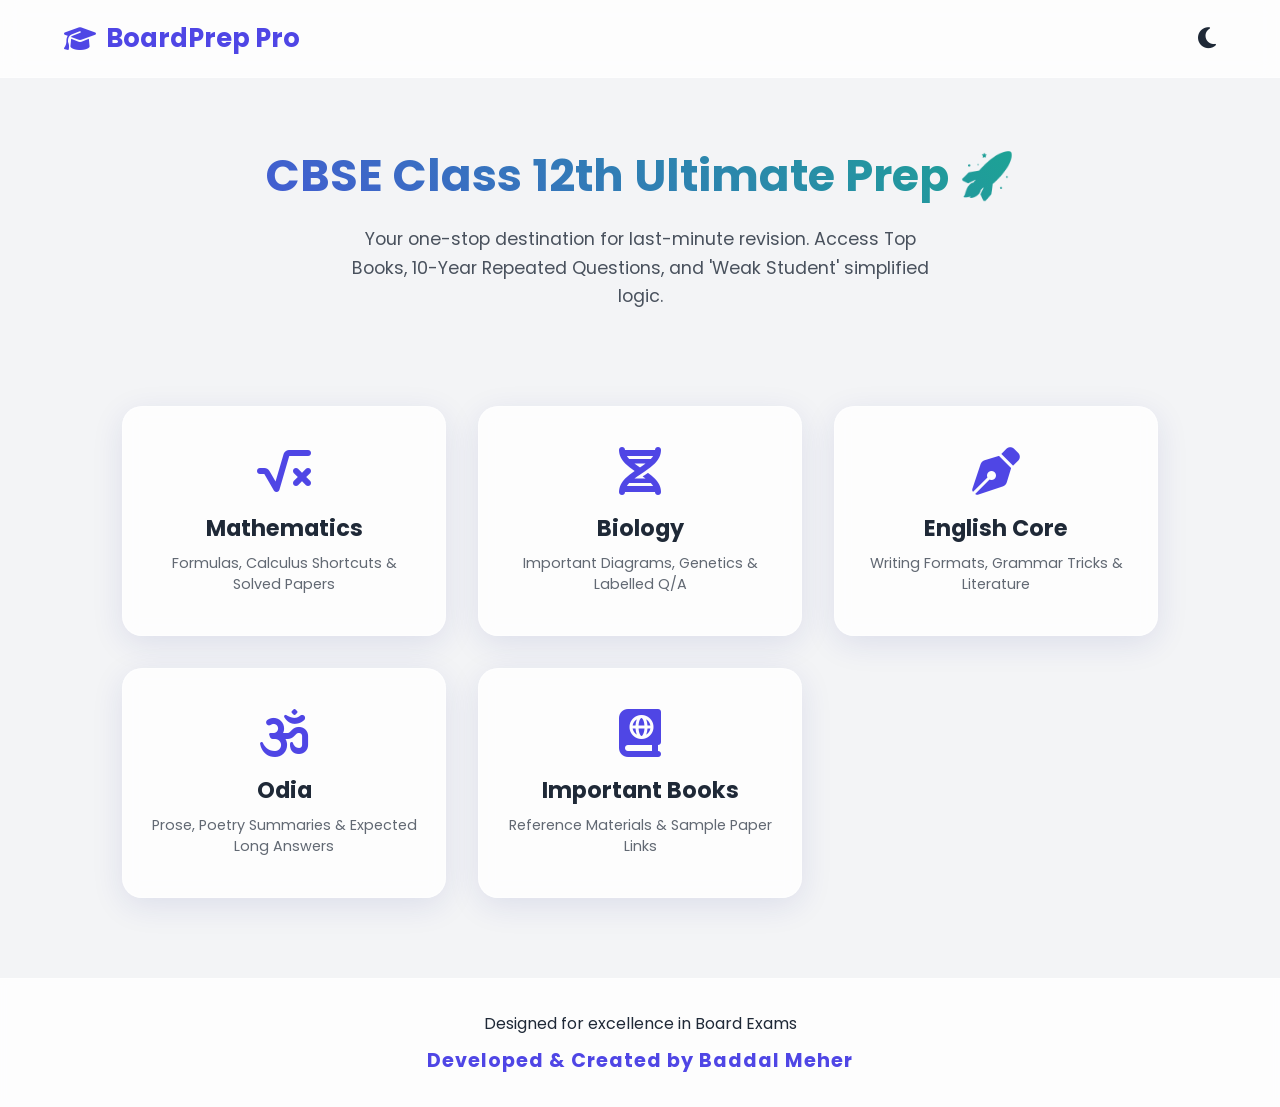
==== index.html @ f1ece2fe "Add files via upload" ====
<!DOCTYPE html>
<html lang="en">
<head>
    <meta charset="UTF-8">
    <meta name="viewport" content="width=device-width, initial-scale=1.0">
    <meta name="description" content="Ultimate Class 12th Board Exam Revision Portal. Developed & Created by Baddal Meher">
    <title>Board Prep Pro | By Baddal Meher</title>
    <link rel="stylesheet" href="style.css">
    <link rel="stylesheet" href="https://cdnjs.cloudflare.com/ajax/libs/font-awesome/6.4.0/css/all.min.css">
</head>
<body>

    <nav>
        <div class="logo"><i class="fas fa-graduation-cap"></i> BoardPrep Pro</div>
        <button class="theme-btn" id="themeToggle"><i class="fas fa-moon"></i></button>
    </nav>

    <header class="hero animate-up">
        <h1>CBSE Class 12th Ultimate Prep 🚀</h1>
        <p>Your one-stop destination for last-minute revision. Access Top Books, 10-Year Repeated Questions, and 'Weak Student' simplified logic.</p>
    </header>

    <div class="container">
        <div class="grid">
            <a href="math.html" class="card animate-up" style="animation-delay: 0.1s;">
                <i class="fas fa-square-root-variable"></i>
                <h3>Mathematics</h3>
                <p>Formulas, Calculus Shortcuts & Solved Papers</p>
            </a>

            <a href="bio.html" class="card animate-up" style="animation-delay: 0.2s;">
                <i class="fas fa-dna"></i>
                <h3>Biology</h3>
                <p>Important Diagrams, Genetics & Labelled Q/A</p>
            </a>

            <a href="eng.html" class="card animate-up" style="animation-delay: 0.3s;">
                <i class="fas fa-pen-nib"></i>
                <h3>English Core</h3>
                <p>Writing Formats, Grammar Tricks & Literature</p>
            </a>

            <a href="odia.html" class="card animate-up" style="animation-delay: 0.4s;">
                <i class="fas fa-om"></i>
                <h3>Odia</h3>
                <p>Prose, Poetry Summaries & Expected Long Answers</p>
            </a>
            
            <a href="books.html" class="card animate-up" style="animation-delay: 0.5s;">
                <i class="fas fa-book-atlas"></i>
                <h3>Important Books</h3>
                <p>Reference Materials & Sample Paper Links</p>
            </a>
        </div>
    </div>

    <footer>
        <p>Designed for excellence in Board Exams</p>
        <p class="branding">Developed & Created by Baddal Meher</p>
    </footer>

    <script>
        const themeBtn = document.getElementById('themeToggle');
        
        // Check local storage for theme
        if(localStorage.getItem('theme') === 'dark') {
            document.body.classList.add('dark-mode');
            themeBtn.innerHTML = '<i class="fas fa-sun"></i>';
        }

        themeBtn.addEventListener('click', () => {
            document.body.classList.toggle('dark-mode');
            if(document.body.classList.contains('dark-mode')) {
                themeBtn.innerHTML = '<i class="fas fa-sun"></i>';
                localStorage.setItem('theme', 'dark');
            } else {
                themeBtn.innerHTML = '<i class="fas fa-moon"></i>';
                localStorage.setItem('theme', 'light');
            }
        });
    </script>
</body>
</html>
---- style.css ----
/* ====== MASTER PREMIUM DESIGN (style.css) ====== */
@import url('https://fonts.googleapis.com/css2?family=Poppins:wght@300;400;600;700&display=swap');

:root {
    --primary: #4f46e5;
    --secondary: #10b981;
    --bg-light: #f3f4f6;
    --text-dark: #1f2937;
    --card-bg: rgba(255, 255, 255, 0.8);
    --glass-border: rgba(255, 255, 255, 0.5);
    --shadow: 0 8px 32px 0 rgba(31, 38, 135, 0.1);
}

.dark-mode {
    --primary: #818cf8;
    --secondary: #34d399;
    --bg-light: #111827;
    --text-dark: #f9fafb;
    --card-bg: rgba(31, 41, 55, 0.7);
    --glass-border: rgba(255, 255, 255, 0.1);
    --shadow: 0 8px 32px 0 rgba(0, 0, 0, 0.4);
}

* { margin: 0; padding: 0; box-sizing: border-box; font-family: 'Poppins', sans-serif; }

body { 
    background-color: var(--bg-light); 
    color: var(--text-dark); 
    transition: all 0.4s ease; 
    overflow-x: hidden;
}

/* Glassmorphism Navbar */
nav { 
    display: flex; justify-content: space-between; align-items: center; 
    padding: 1.2rem 5%; background: var(--card-bg); 
    backdrop-filter: blur(10px); -webkit-backdrop-filter: blur(10px);
    border-bottom: 1px solid var(--glass-border);
    position: sticky; top: 0; z-index: 100;
}
.logo { font-size: 1.6rem; font-weight: 700; color: var(--primary); display: flex; align-items: center; gap: 10px; }
.theme-btn { background: none; border: none; font-size: 1.5rem; color: var(--text-dark); cursor: pointer; transition: transform 0.3s;}
.theme-btn:hover { transform: scale(1.1); color: var(--primary); }

/* Hero Section */
.hero { text-align: center; padding: 4rem 1rem; position: relative; }
.hero h1 { font-size: 2.8rem; background: linear-gradient(45deg, var(--primary), var(--secondary)); -webkit-background-clip: text; -webkit-text-fill-color: transparent; margin-bottom: 1rem;}
.hero p { font-size: 1.1rem; opacity: 0.8; max-width: 600px; margin: 0 auto; line-height: 1.6;}

/* Glass Cards Grid */
.container { max-width: 1100px; margin: 0 auto; padding: 2rem; min-height: 50vh;}
.grid { display: grid; grid-template-columns: repeat(auto-fit, minmax(250px, 1fr)); gap: 2rem; }

.card { 
    background: var(--card-bg); backdrop-filter: blur(8px);
    border: 1px solid var(--glass-border); border-radius: 20px;
    padding: 2.5rem 1.5rem; text-align: center; box-shadow: var(--shadow);
    transition: all 0.4s ease; cursor: pointer; text-decoration: none; color: inherit; display: block;
}
.card:hover { transform: translateY(-10px) scale(1.02); box-shadow: 0 15px 40px rgba(79, 70, 229, 0.2); border-color: var(--primary); }
.card i { font-size: 3rem; color: var(--primary); margin-bottom: 1rem; transition: transform 0.3s; }
.card:hover i { transform: translateY(-5px); color: var(--secondary); }
.card h3 { font-size: 1.4rem; margin-bottom: 0.5rem; }
.card p { font-size: 0.9rem; opacity: 0.7; }

/* Global Footer */
footer { 
    text-align: center; padding: 2rem; margin-top: 3rem;
    background: var(--card-bg); backdrop-filter: blur(5px);
    border-top: 1px solid var(--glass-border);
}
.branding { font-size: 1.2rem; font-weight: 700; color: var(--primary); margin-top: 10px; letter-spacing: 1px; }

/* Animations */
@keyframes fadeIn { from { opacity: 0; transform: translateY(20px); } to { opacity: 1; transform: translateY(0); } }
.animate-up { animation: fadeIn 0.8s ease forwards; }
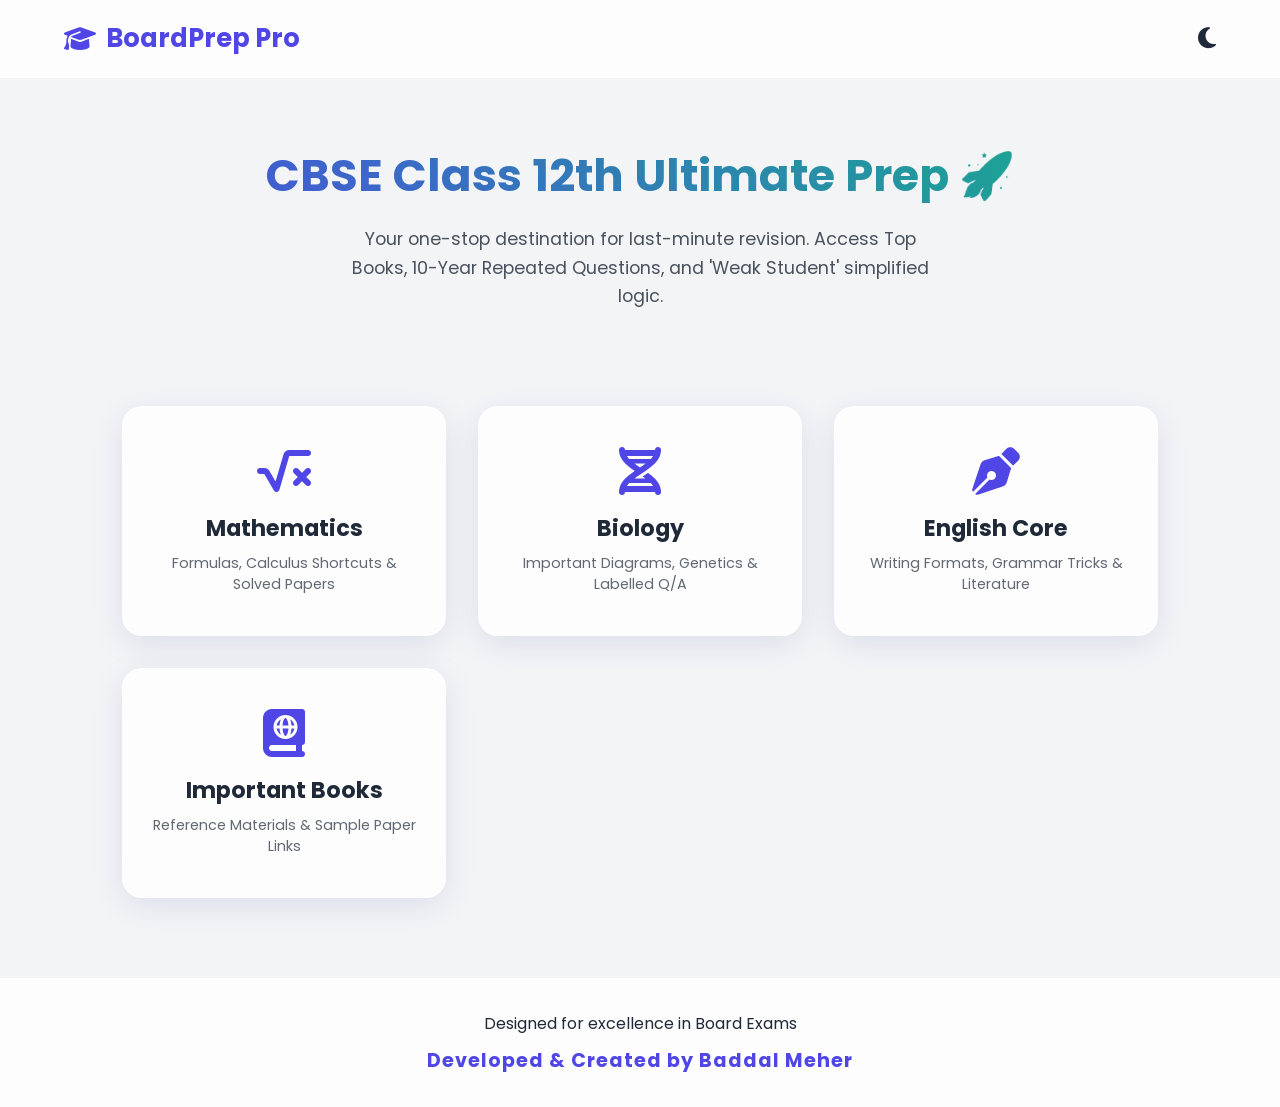
==== commit 7b7a2aa0: "Add files via upload" ====
--- a/index.html
+++ b/index.html
@@ -39,12 +39,6 @@
                 <h3>English Core</h3>
                 <p>Writing Formats, Grammar Tricks & Literature</p>
             </a>
-
-            <a href="odia.html" class="card animate-up" style="animation-delay: 0.4s;">
-                <i class="fas fa-om"></i>
-                <h3>Odia</h3>
-                <p>Prose, Poetry Summaries & Expected Long Answers</p>
-            </a>
             
             <a href="books.html" class="card animate-up" style="animation-delay: 0.5s;">
                 <i class="fas fa-book-atlas"></i>
